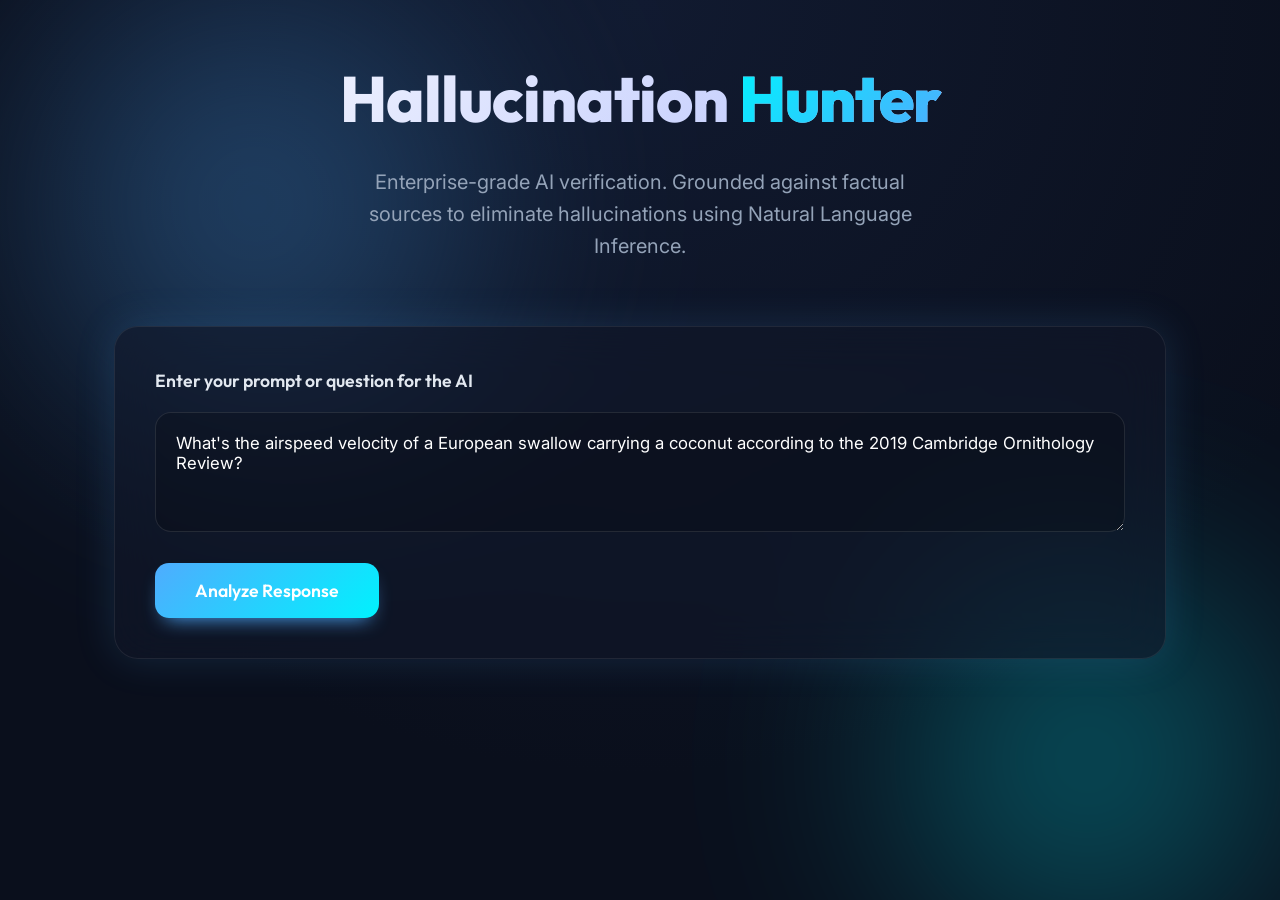
==== static/index.html @ 5d826c35 "Add Streamlit premium UI and Verification tab" ====
<!DOCTYPE html>
<html lang="en">
<head>
    <meta charset="UTF-8">
    <meta name="viewport" content="width=device-width, initial-scale=1.0">
    <title>Hallucination Hunter</title>
    <!-- Premium UI uses Inter and Outfit fonts, loaded via CSS -->
    <link rel="stylesheet" href="/static/styles.css">
</head>
<body>
    <!-- Dynamic Ambient Background -->
    <div class="background-wrapper">
        <div class="ambient-blob blob-1"></div>
        <div class="ambient-blob blob-2"></div>
    </div>
    
    <div class="container">
        <header>
            <h1>Hallucination <span>Hunter</span></h1>
            <p>Enterprise-grade AI verification. Grounded against factual sources to eliminate hallucinations using Natural Language Inference.</p>
        </header>

        <main>
            <!-- Input Panel -->
            <div class="glass-panel input-section">
                <div class="input-group">
                    <label for="queryInput">Enter your prompt or question for the AI</label>
                    <textarea id="queryInput" placeholder="e.g., What's the airspeed velocity of a European swallow carrying a coconut according to the 2019 Cambridge Ornithology Review?"></textarea>
                </div>
                
                <div class="actions">
                    <button id="analyzeBtn">Analyze Response</button>
                    <div id="loader" class="loader-container hidden">
                        <div class="spinner"></div>
                        <span>Hunting for Hallucinations...</span>
                    </div>
                </div>
            </div>

            <!-- Results Panel -->
            <div id="resultsSection" class="results-section hidden">
                <div class="results-grid">
                    
                    <!-- Verdict & Score -->
                    <div class="glass-panel verdict-card">
                        <div class="score-container">Confidence Score</div>
                        <h2 id="overallVerdict">FAITHFUL</h2>
                        <div id="confidenceScore" class="score">0%</div>
                    </div>

                    <!-- AI Answer -->
                    <div class="glass-panel content-card answer-card">
                        <h3>Generated Answer</h3>
                        <p id="generatedAnswerText" class="answer-text">...</p>
                    </div>

                    <!-- Retrieved Sources -->
                    <div class="glass-panel content-card sources-card">
                        <h3>Ground Truth Sources</h3>
                        <ul id="sourcesList" class="source-list">
                            <!-- Sources injected via JS -->
                        </ul>
                    </div>

                    <!-- Detailed Analysis -->
                    <div class="analysis-details">
                        <h3>Sentence-Level Validation</h3>
                        <div id="claimsContainer" class="claims-list">
                            <!-- Claims injected via JS -->
                        </div>
                    </div>

                </div>
            </div>
        </main>
    </div>

    <script src="/static/script.js"></script>
</body>
</html>
---- static/styles.css ----
@import url('https://fonts.googleapis.com/css2?family=Outfit:wght@300;400;600;800&family=Inter:wght@400;500;600&display=swap');

:root {
    --bg-dark: #0a0f1c;
    --panel-bg: rgba(18, 24, 43, 0.6);
    --panel-border: rgba(255, 255, 255, 0.08);
    --text-primary: #ffffff;
    --text-secondary: #94a3b8;
    --accent-primary: #00f2fe;
    --accent-secondary: #4facfe;
    --success: #10b981;
    --success-bg: rgba(16, 185, 129, 0.1);
    --danger: #ef4444;
    --danger-bg: rgba(239, 68, 68, 0.1);
    --warning: #f59e0b;
    --warning-bg: rgba(245, 158, 11, 0.1);
    --shadow-glow: 0 0 40px rgba(79, 172, 254, 0.15);
}

* {
    box-sizing: border-box;
    margin: 0;
    padding: 0;
}

body {
    font-family: 'Inter', sans-serif;
    background-color: var(--bg-dark);
    color: var(--text-primary);
    min-height: 100vh;
    overflow-x: hidden;
    line-height: 1.6;
}

/* Dynamic Background */
.background-wrapper {
    position: fixed;
    top: 0;
    left: 0;
    width: 100vw;
    height: 100vh;
    z-index: -1;
    overflow: hidden;
    background: radial-gradient(circle at 50% 0%, #111a30 0%, var(--bg-dark) 70%);
}

.ambient-blob {
    position: absolute;
    filter: blur(100px);
    border-radius: 50%;
    animation: drift 25s infinite alternate ease-in-out;
    opacity: 0.4;
}

.blob-1 {
    top: -20%;
    left: -10%;
    width: 60vw;
    height: 60vw;
    background: radial-gradient(circle, var(--accent-secondary) 0%, transparent 60%);
}

.blob-2 {
    bottom: -20%;
    right: -10%;
    width: 50vw;
    height: 50vw;
    background: radial-gradient(circle, var(--accent-primary) 0%, transparent 60%);
    animation-delay: -12s;
}

@keyframes drift {
    0% { transform: translate(0, 0) scale(1); }
    100% { transform: translate(50px, 50px) scale(1.1); }
}

.container {
    max-width: 1100px;
    margin: 0 auto;
    padding: 3rem 1.5rem;
}

/* Header */
header {
    text-align: center;
    margin-bottom: 4rem;
    animation: slideDown 0.8s cubic-bezier(0.16, 1, 0.3, 1);
}

h1 {
    font-family: 'Outfit', sans-serif;
    font-size: 4rem;
    font-weight: 800;
    letter-spacing: -1px;
    margin-bottom: 1rem;
    background: linear-gradient(135deg, #fff, #a5b4fc);
    -webkit-background-clip: text;
    -webkit-text-fill-color: transparent;
}

h1 span {
    background: linear-gradient(135deg, var(--accent-primary), var(--accent-secondary));
    -webkit-background-clip: text;
    -webkit-text-fill-color: transparent;
}

header p {
    color: var(--text-secondary);
    font-size: 1.25rem;
    max-width: 600px;
    margin: 0 auto;
}

/* Glassmorphism Panels */
.glass-panel {
    background: var(--panel-bg);
    backdrop-filter: blur(24px);
    -webkit-backdrop-filter: blur(24px);
    border: 1px solid var(--panel-border);
    border-radius: 24px;
    box-shadow: var(--shadow-glow);
    padding: 2.5rem;
}

/* Input Section */
.input-section {
    margin-bottom: 3rem;
    animation: slideUp 0.8s cubic-bezier(0.16, 1, 0.3, 1) 0.2s both;
}

.input-group label {
    display: block;
    font-family: 'Outfit', sans-serif;
    font-weight: 600;
    font-size: 1.1rem;
    margin-bottom: 1rem;
    color: #e2e8f0;
}

textarea {
    width: 100%;
    height: 120px;
    background: rgba(0, 0, 0, 0.2);
    border: 1px solid rgba(255, 255, 255, 0.1);
    border-radius: 16px;
    padding: 1.25rem;
    color: var(--text-primary);
    font-family: 'Inter', sans-serif;
    font-size: 1.05rem;
    resize: vertical;
    transition: all 0.3s ease;
}

textarea:focus {
    outline: none;
    border-color: var(--accent-secondary);
    box-shadow: 0 0 0 4px rgba(79, 172, 254, 0.1);
    background: rgba(0, 0, 0, 0.3);
}

.actions {
    display: flex;
    align-items: center;
    gap: 1.5rem;
    margin-top: 1.5rem;
}

button {
    background: linear-gradient(135deg, var(--accent-secondary), var(--accent-primary));
    color: white;
    border: none;
    border-radius: 14px;
    padding: 1rem 2.5rem;
    font-family: 'Outfit', sans-serif;
    font-size: 1.1rem;
    font-weight: 600;
    cursor: pointer;
    transition: all 0.3s ease;
    box-shadow: 0 10px 20px -10px var(--accent-secondary);
    position: relative;
    overflow: hidden;
}

button::after {
    content: '';
    position: absolute;
    top: 0; left: -100%;
    width: 100%; height: 100%;
    background: linear-gradient(90deg, transparent, rgba(255,255,255,0.2), transparent);
    transition: all 0.5s ease;
}

button:hover {
    transform: translateY(-2px);
    box-shadow: 0 15px 25px -10px var(--accent-secondary);
}

button:hover::after {
    left: 100%;
}

button:disabled {
    opacity: 0.6;
    cursor: not-allowed;
    transform: none;
}

/* Loader */
.loader-container {
    display: flex;
    align-items: center;
    gap: 1rem;
    color: var(--accent-primary);
    font-family: 'Outfit', sans-serif;
    font-weight: 600;
}

.spinner {
    width: 28px;
    height: 28px;
    border: 3px solid rgba(0, 242, 254, 0.2);
    border-radius: 50%;
    border-top-color: var(--accent-primary);
    animation: spin 1s cubic-bezier(0.55, 0.15, 0.45, 0.85) infinite;
}

@keyframes spin {
    to { transform: rotate(360deg); }
}

/* Results Layout */
.results-grid {
    display: grid;
    grid-template-columns: 1fr;
    gap: 2rem;
}

@media(min-width: 900px) {
    .results-grid {
        grid-template-columns: 1fr 1fr;
    }
    .verdict-card {
        grid-column: 1 / -1;
    }
    .analysis-details {
        grid-column: 1 / -1;
    }
}

.results-section {
    opacity: 0;
    transform: translateY(20px);
    transition: opacity 0.6s ease, transform 0.6s ease;
}

.results-section.visible {
    opacity: 1;
    transform: translateY(0);
}

/* Verdict Card */
.verdict-card {
    text-align: center;
    padding: 3rem;
    background: linear-gradient(180deg, rgba(30, 41, 59, 0.7) 0%, rgba(15, 23, 42, 0.7) 100%);
    position: relative;
    overflow: hidden;
}

.verdict-card::before {
    content: '';
    position: absolute;
    top: 0; left: 0; width: 100%; height: 4px;
}

.verdict-card.faithful::before { background: var(--success); }
.verdict-card.hallucinated::before { background: var(--danger); }

#overallVerdict {
    font-family: 'Outfit', sans-serif;
    font-size: 3.5rem;
    font-weight: 800;
    letter-spacing: 2px;
    margin-bottom: 0.5rem;
    text-transform: uppercase;
}

.verdict-faithful { color: var(--success); text-shadow: 0 0 30px rgba(16, 185, 129, 0.4); }
.verdict-hallucinated { color: var(--danger); text-shadow: 0 0 30px rgba(239, 68, 68, 0.4); }

.score-container {
    font-size: 1.25rem;
    color: var(--text-secondary);
}

.score {
    font-weight: 800;
    color: var(--text-primary);
    font-size: 1.5rem;
}

/* Content Cards */
.content-card h3 {
    font-family: 'Outfit', sans-serif;
    font-size: 1.5rem;
    margin-bottom: 1.5rem;
    display: flex;
    align-items: center;
    gap: 0.5rem;
}

.content-card h3::before {
    content: '';
    display: inline-block;
    width: 8px;
    height: 24px;
    background: var(--accent-primary);
    border-radius: 4px;
}

.answer-text {
    font-size: 1.15rem;
    line-height: 1.8;
    color: #f8fafc;
}

.source-list {
    list-style: none;
}

.source-item {
    padding: 1rem;
    background: rgba(255, 255, 255, 0.03);
    border: 1px solid rgba(255, 255, 255, 0.05);
    border-radius: 12px;
    margin-bottom: 1rem;
    position: relative;
    padding-left: 1.5rem;
}

.source-item::before {
    content: '•';
    position: absolute;
    left: 1rem;
    color: var(--accent-secondary);
}

/* Analysis Claims */
.analysis-details h3 {
    font-family: 'Outfit', sans-serif;
    font-size: 2rem;
    margin-bottom: 2rem;
    text-align: center;
}

.claims-list {
    display: flex;
    flex-direction: column;
    gap: 1.5rem;
}

.claim-card {
    background: rgba(0, 0, 0, 0.2);
    border: 1px solid var(--panel-border);
    border-radius: 20px;
    padding: 2rem;
    position: relative;
    overflow: hidden;
    transition: transform 0.3s ease, box-shadow 0.3s ease;
}

.claim-card:hover {
    transform: translateY(-3px);
    box-shadow: 0 10px 30px rgba(0,0,0,0.3);
}

.claim-card.faithful { border-left: 6px solid var(--success); }
.claim-card.hallucinated { border-left: 6px solid var(--danger); }
.claim-card.neutral { border-left: 6px solid var(--warning); }

.claim-header {
    display: flex;
    justify-content: space-between;
    align-items: flex-start;
    margin-bottom: 1.5rem;
}

.claim-text {
    font-size: 1.25rem;
    font-weight: 500;
    line-height: 1.5;
    flex: 1;
    padding-right: 1rem;
}

.badge {
    padding: 0.4rem 1rem;
    border-radius: 99px;
    font-size: 0.85rem;
    font-weight: 600;
    font-family: 'Outfit', sans-serif;
    text-transform: uppercase;
    letter-spacing: 1px;
    white-space: nowrap;
}

.badge-faithful { background: var(--success-bg); color: var(--success); border: 1px solid rgba(16, 185, 129, 0.2); }
.badge-hallucinated { background: var(--danger-bg); color: var(--danger); border: 1px solid rgba(239, 68, 68, 0.2); }
.badge-neutral { background: var(--warning-bg); color: var(--warning); border: 1px solid rgba(245, 158, 11, 0.2); }

.source-match {
    background: rgba(255, 255, 255, 0.03);
    border-radius: 12px;
    padding: 1.25rem;
    margin-bottom: 1.5rem;
    border: 1px solid rgba(255,255,255,0.05);
}

.source-match strong {
    color: var(--text-secondary);
    font-size: 0.9rem;
    text-transform: uppercase;
    letter-spacing: 1px;
}

.source-match p {
    margin-top: 0.5rem;
    font-style: italic;
    color: #cbd5e1;
}

.metrics-bar {
    display: flex;
    gap: 1.5rem;
    padding-top: 1.5rem;
    border-top: 1px solid rgba(255,255,255,0.05);
}

.metric {
    display: flex;
    flex-direction: column;
}

.metric-label {
    font-size: 0.8rem;
    color: var(--text-secondary);
    text-transform: uppercase;
    letter-spacing: 1px;
    margin-bottom: 0.25rem;
}

.metric-value {
    font-family: 'Outfit', sans-serif;
    font-weight: 600;
    font-size: 1.1rem;
}

/* Utilities */
.hidden { display: none !important; }

/* Animations */
@keyframes slideDown {
    from { opacity: 0; transform: translateY(-30px); }
    to { opacity: 1; transform: translateY(0); }
}

@keyframes slideUp {
    from { opacity: 0; transform: translateY(30px); }
    to { opacity: 1; transform: translateY(0); }
}
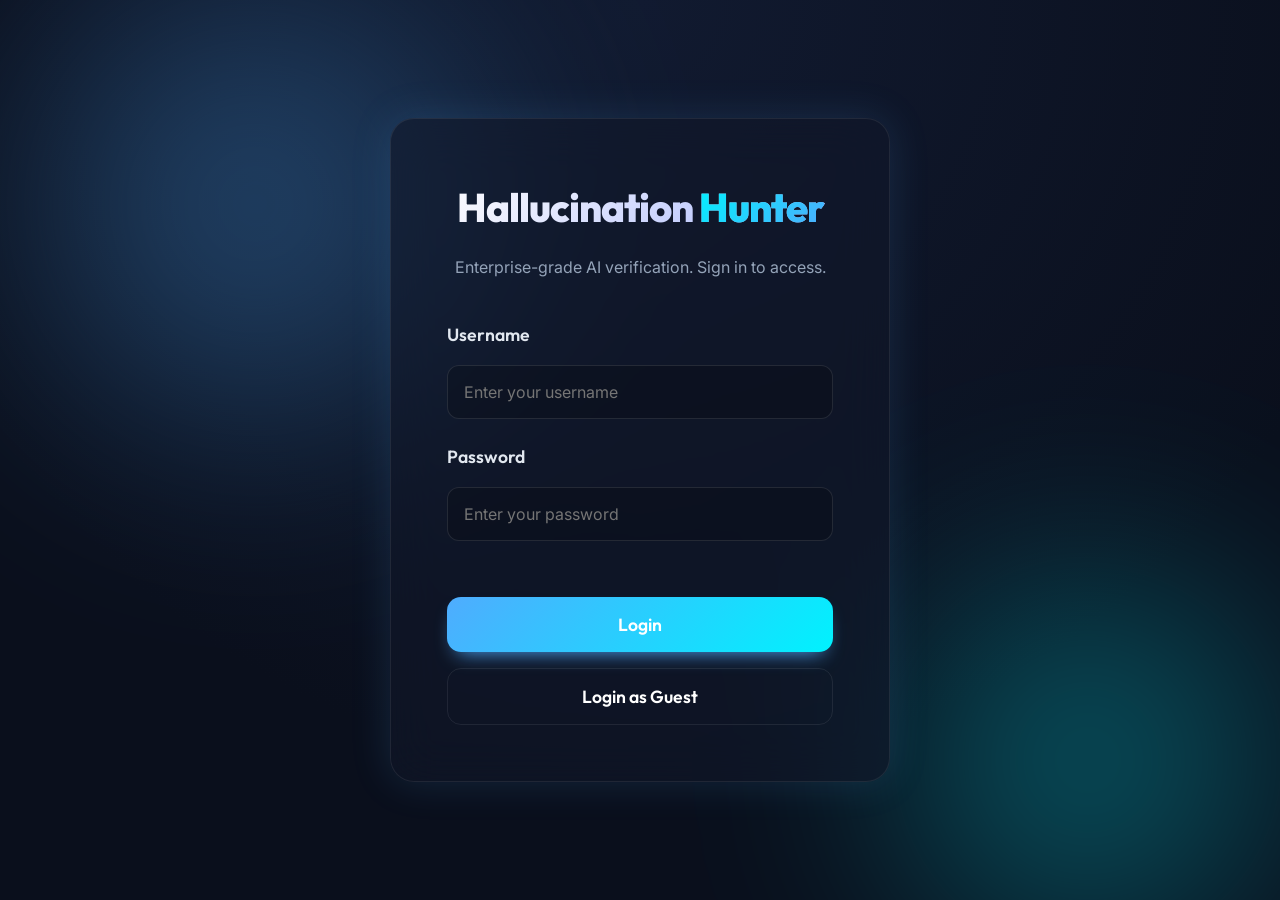
==== commit 9be01b28: "feat: add guest login and login page to HTML website" ====
--- a/static/index.html
+++ b/static/index.html
@@ -14,7 +14,29 @@
         <div class="ambient-blob blob-2"></div>
     </div>
     
-    <div class="container">
+    <div id="loginSection" class="login-container">
+        <div class="glass-panel login-card">
+            <header>
+                <h1>Hallucination <span>Hunter</span></h1>
+                <p>Enterprise-grade AI verification. Sign in to access.</p>
+            </header>
+            <div class="input-group">
+                <label for="username">Username</label>
+                <input type="text" id="username" placeholder="Enter your username">
+            </div>
+            <div class="input-group">
+                <label for="password">Password</label>
+                <input type="password" id="password" placeholder="Enter your password">
+            </div>
+            <div class="login-actions">
+                <button id="loginBtn">Login</button>
+                <button id="guestLoginBtn" class="secondary-btn">Login as Guest</button>
+            </div>
+            <p id="loginError" class="error-text hidden">Invalid username or password</p>
+        </div>
+    </div>
+
+    <div id="appContainer" class="container hidden">
         <header>
             <h1>Hallucination <span>Hunter</span></h1>
             <p>Enterprise-grade AI verification. Grounded against factual sources to eliminate hallucinations using Natural Language Inference.</p>
--- a/static/styles.css
+++ b/static/styles.css
@@ -165,6 +165,84 @@
     margin-top: 1.5rem;
 }
 
+/* Login Page Styles */
+.login-container {
+    height: 100vh;
+    display: flex;
+    align-items: center;
+    justify-content: center;
+    padding: 1.5rem;
+    animation: fadeIn 0.8s ease;
+}
+
+.login-card {
+    width: 100%;
+    max-width: 500px;
+    padding: 3.5rem;
+}
+
+.login-card header {
+    margin-bottom: 2.5rem;
+}
+
+.login-card h1 {
+    font-size: 2.5rem;
+}
+
+.login-card p {
+    font-size: 1rem;
+}
+
+.login-actions {
+    display: flex;
+    flex-direction: column;
+    gap: 1rem;
+    margin-top: 2rem;
+}
+
+input[type="text"], input[type="password"] {
+    width: 100%;
+    background: rgba(0, 0, 0, 0.2);
+    border: 1px solid rgba(255, 255, 255, 0.1);
+    border-radius: 12px;
+    padding: 1rem;
+    color: var(--text-primary);
+    font-family: 'Inter', sans-serif;
+    font-size: 1rem;
+    margin-bottom: 1.5rem;
+    transition: all 0.3s ease;
+}
+
+input:focus {
+    outline: none;
+    border-color: var(--accent-secondary);
+    box-shadow: 0 0 0 4px rgba(79, 172, 254, 0.1);
+}
+
+.secondary-btn {
+    background: transparent;
+    border: 1px solid var(--panel-border);
+    box-shadow: none;
+}
+
+.secondary-btn:hover {
+    background: rgba(255, 255, 255, 0.05);
+    border-color: var(--accent-secondary);
+    box-shadow: 0 0 15px rgba(79, 172, 254, 0.1);
+}
+
+.error-text {
+    color: var(--danger);
+    font-size: 0.9rem;
+    margin-top: 1rem;
+    text-align: center;
+}
+
+@keyframes fadeIn {
+    from { opacity: 0; }
+    to { opacity: 1; }
+}
+
 button {
     background: linear-gradient(135deg, var(--accent-secondary), var(--accent-primary));
     color: white;
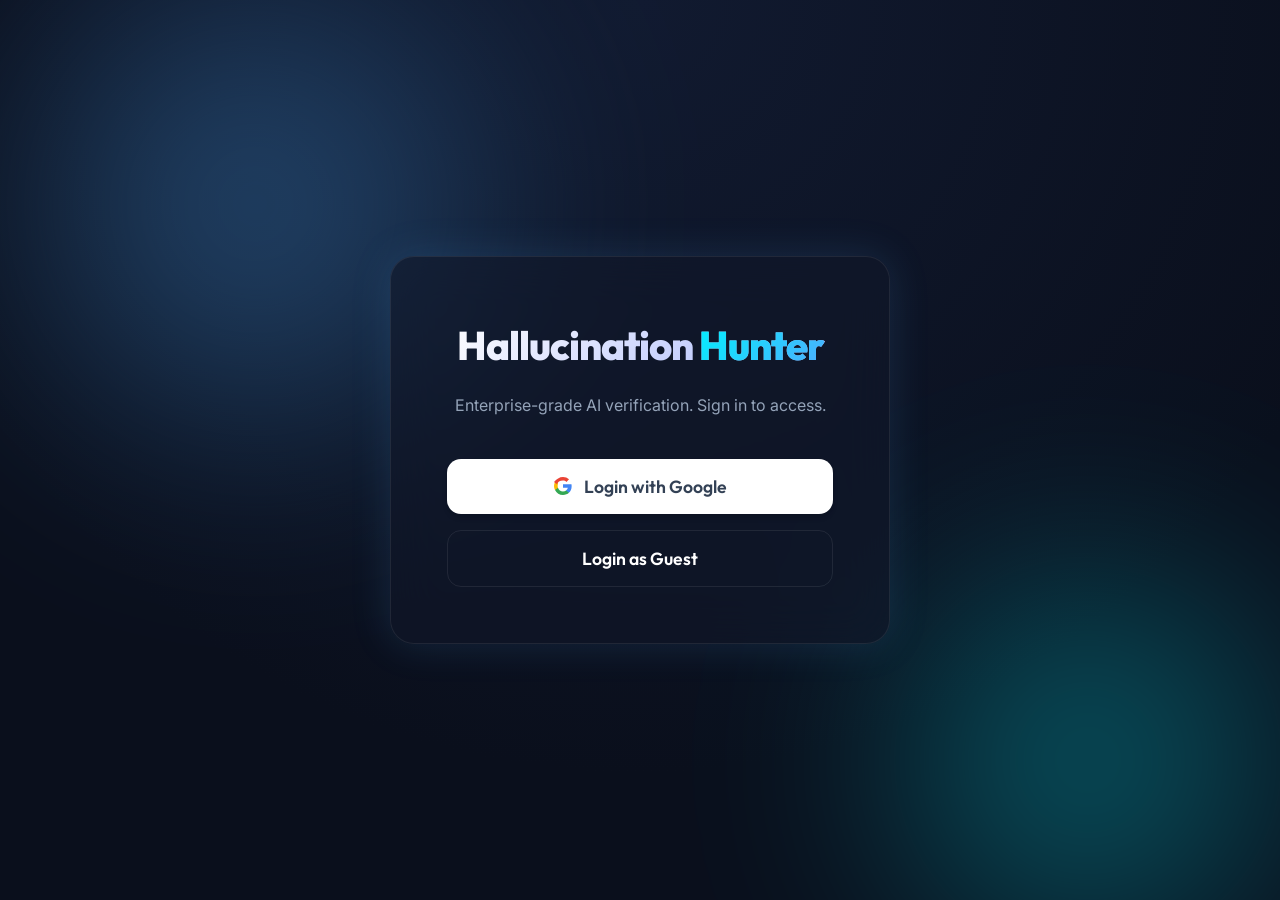
==== commit 5029ad3c: "feat: replace credentials with Google and Guest login, update README" ====
--- a/static/index.html
+++ b/static/index.html
@@ -20,16 +20,11 @@
                 <h1>Hallucination <span>Hunter</span></h1>
                 <p>Enterprise-grade AI verification. Sign in to access.</p>
             </header>
-            <div class="input-group">
-                <label for="username">Username</label>
-                <input type="text" id="username" placeholder="Enter your username">
-            </div>
-            <div class="input-group">
-                <label for="password">Password</label>
-                <input type="password" id="password" placeholder="Enter your password">
-            </div>
             <div class="login-actions">
-                <button id="loginBtn">Login</button>
+                <button id="googleLoginBtn" class="google-btn">
+                    <svg width="18" height="18" viewBox="0 0 18 18"><path d="M17.64 9.2c0-.63-.06-1.25-.16-1.84H9v3.47h4.84a4.15 4.15 0 0 1-1.8 2.71v2.26h2.91c1.71-1.58 2.69-3.9 2.69-6.6z" fill="#4285F4"/><path d="M9 18c2.43 0 4.47-.8 5.96-2.18l-2.91-2.26c-.8.54-1.83.85-3.05.85-2.34 0-4.32-1.58-5.03-3.7H1.02v2.32A8.99 8.99 0 0 0 9 18z" fill="#34A853"/><path d="M3.97 10.71A5.4 5.4 0 0 1 3.65 9c0-.6.1-1.19.27-1.71V4.97H1.02A8.99 8.99 0 0 0 0 9c0 1.45.35 2.82.97 4.03l3-2.32z" fill="#FBBC05"/><path d="M9 3.58c1.32 0 2.5.45 3.44 1.35L15.02 2.3A8.96 8.96 0 0 0 9 0C5.48 0 2.44 2.02 0 4.97l2.98 2.32C3.68 5.15 5.66 3.58 9 3.58z" fill="#EA4335"/></svg>
+                    Login with Google
+                </button>
                 <button id="guestLoginBtn" class="secondary-btn">Login as Guest</button>
             </div>
             <p id="loginError" class="error-text hidden">Invalid username or password</p>
@@ -38,7 +33,7 @@
 
     <div id="appContainer" class="container hidden">
         <header>
-            <h1>Hallucination <span>Hunter</span></h1>
+            <h1>Hallucination <span>Hunter</span> <span id="modelBadge" class="badge-model hidden">HaluEval Tuned</span></h1>
             <p>Enterprise-grade AI verification. Grounded against factual sources to eliminate hallucinations using Natural Language Inference.</p>
         </header>
 
--- a/static/styles.css
+++ b/static/styles.css
@@ -225,6 +225,23 @@
     box-shadow: none;
 }
 
+.google-btn {
+    background: white;
+    color: #334155;
+    display: flex;
+    align-items: center;
+    justify-content: center;
+    gap: 12px;
+    box-shadow: 0 4px 6px -1px rgba(0, 0, 0, 0.1), 0 2px 4px -1px rgba(0, 0, 0, 0.06);
+}
+
+.google-btn:hover {
+    background: #f8fafc;
+    color: #1e293b;
+    transform: translateY(-1px);
+    box-shadow: 0 10px 15px -3px rgba(0, 0, 0, 0.1), 0 4px 6px -2px rgba(0, 0, 0, 0.05);
+}
+
 .secondary-btn:hover {
     background: rgba(255, 255, 255, 0.05);
     border-color: var(--accent-secondary);
@@ -485,6 +502,19 @@
 .badge-faithful { background: var(--success-bg); color: var(--success); border: 1px solid rgba(16, 185, 129, 0.2); }
 .badge-hallucinated { background: var(--danger-bg); color: var(--danger); border: 1px solid rgba(239, 68, 68, 0.2); }
 .badge-neutral { background: var(--warning-bg); color: var(--warning); border: 1px solid rgba(245, 158, 11, 0.2); }
+.badge-model {
+    font-size: 0.9rem;
+    padding: 0.3rem 0.8rem;
+    border-radius: 8px;
+    background: linear-gradient(135deg, var(--success-bg), var(--accent-primary)11);
+    color: var(--accent-primary);
+    border: 1px solid var(--accent-primary)33;
+    font-family: 'Outfit', sans-serif;
+    text-transform: uppercase;
+    letter-spacing: 1px;
+    vertical-align: middle;
+    margin-left: 1rem;
+}
 
 .source-match {
     background: rgba(255, 255, 255, 0.03);
